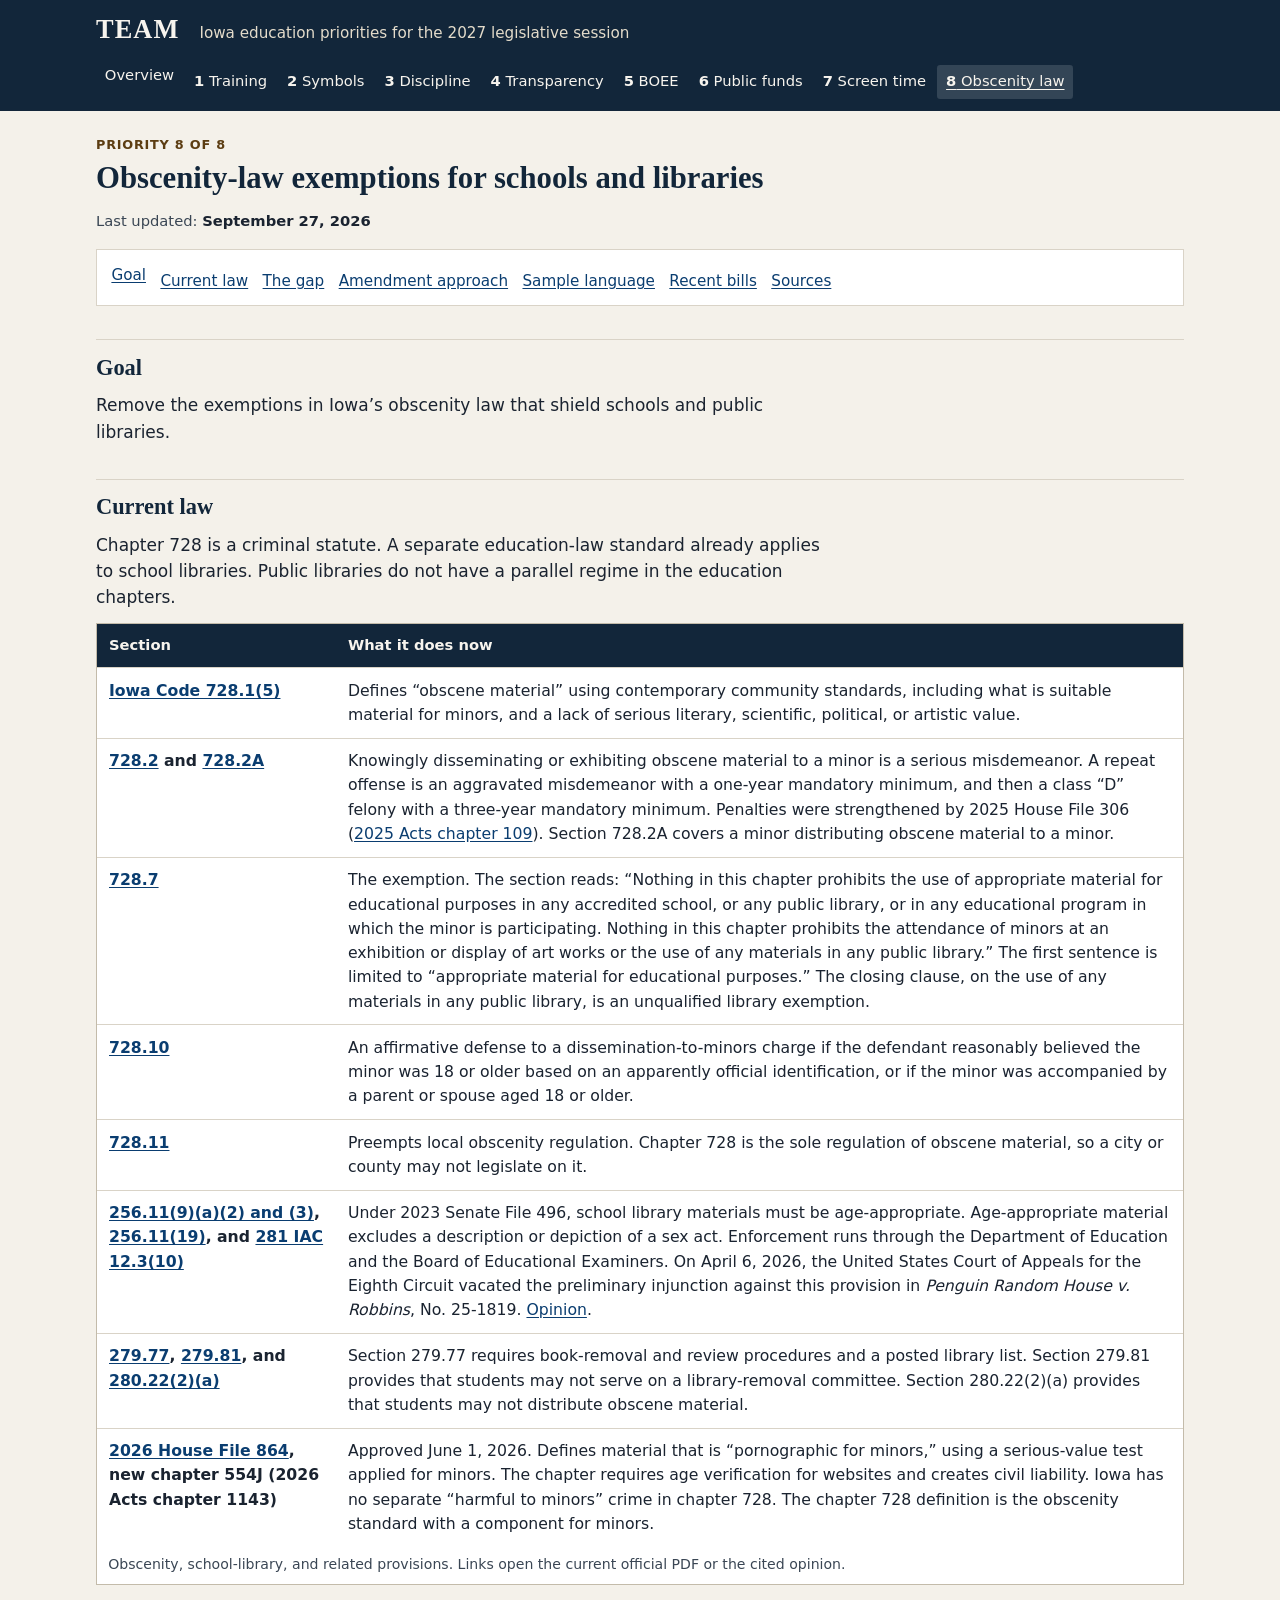
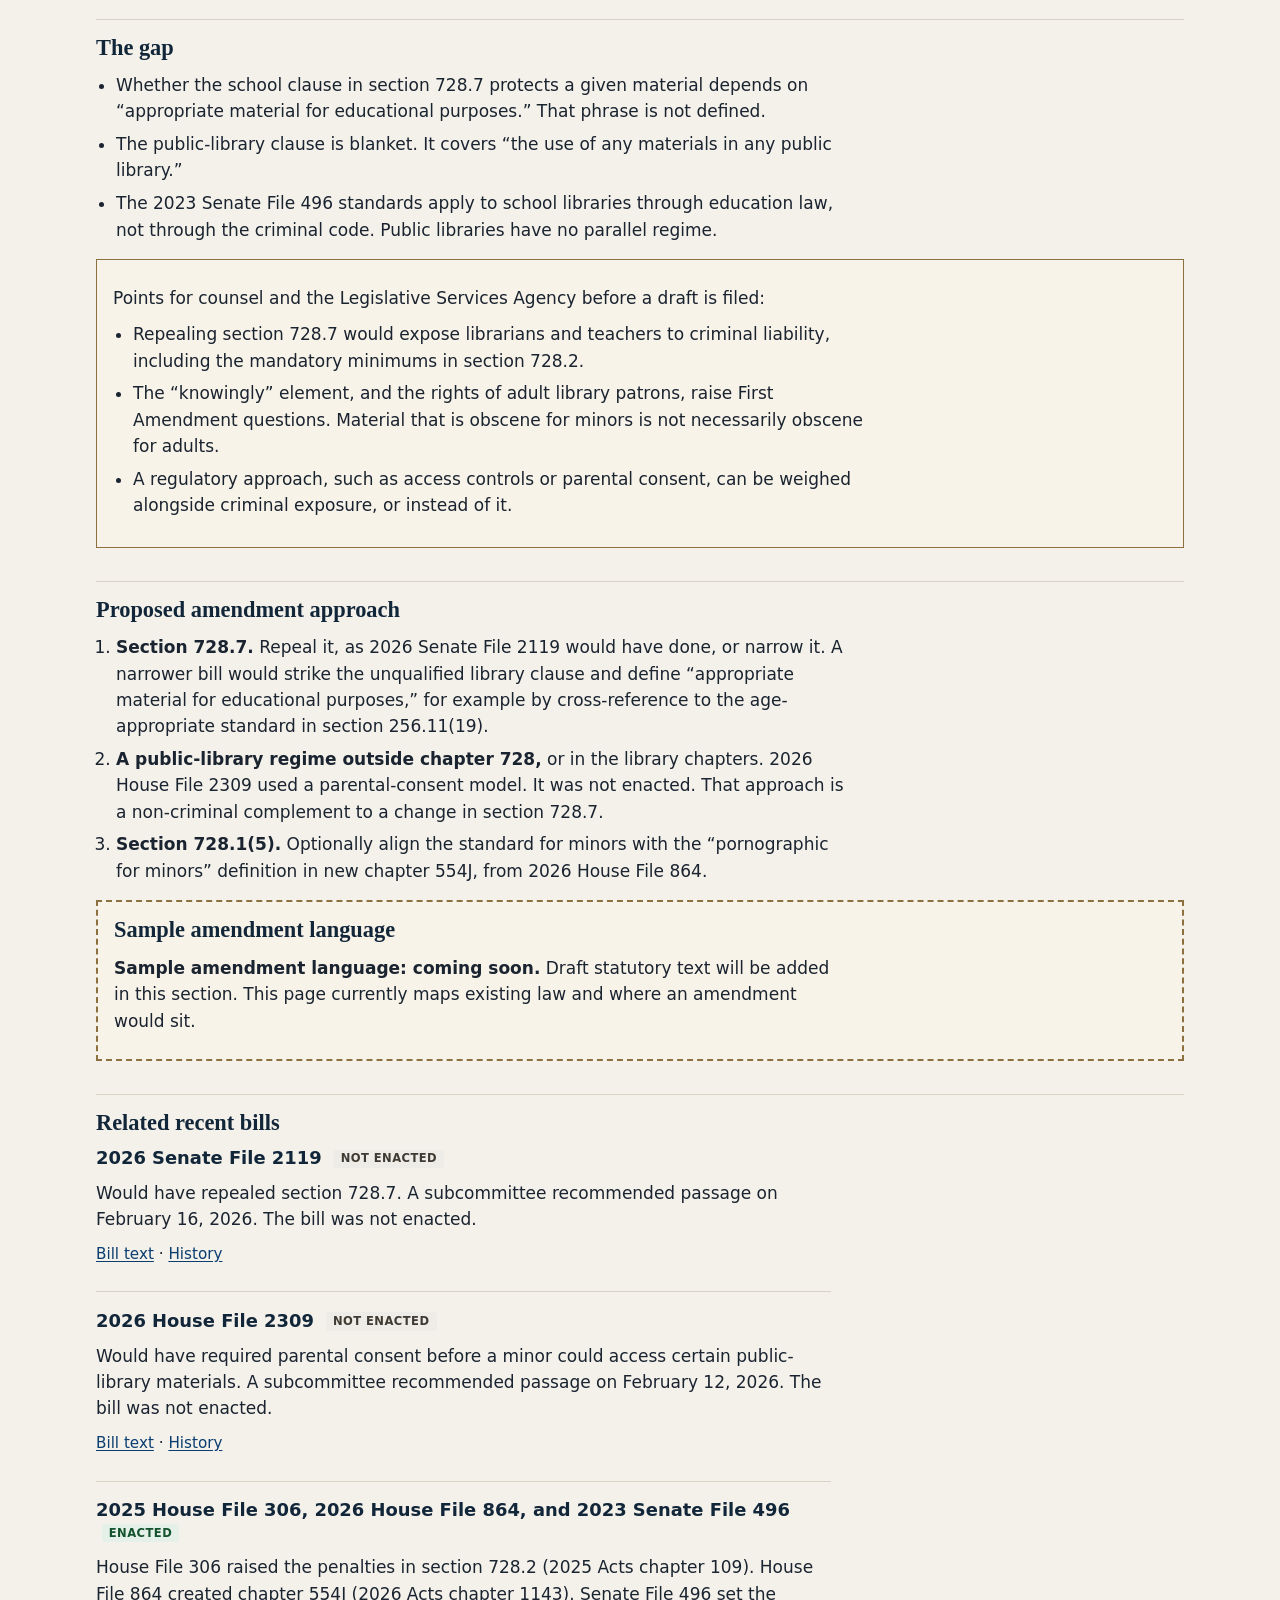
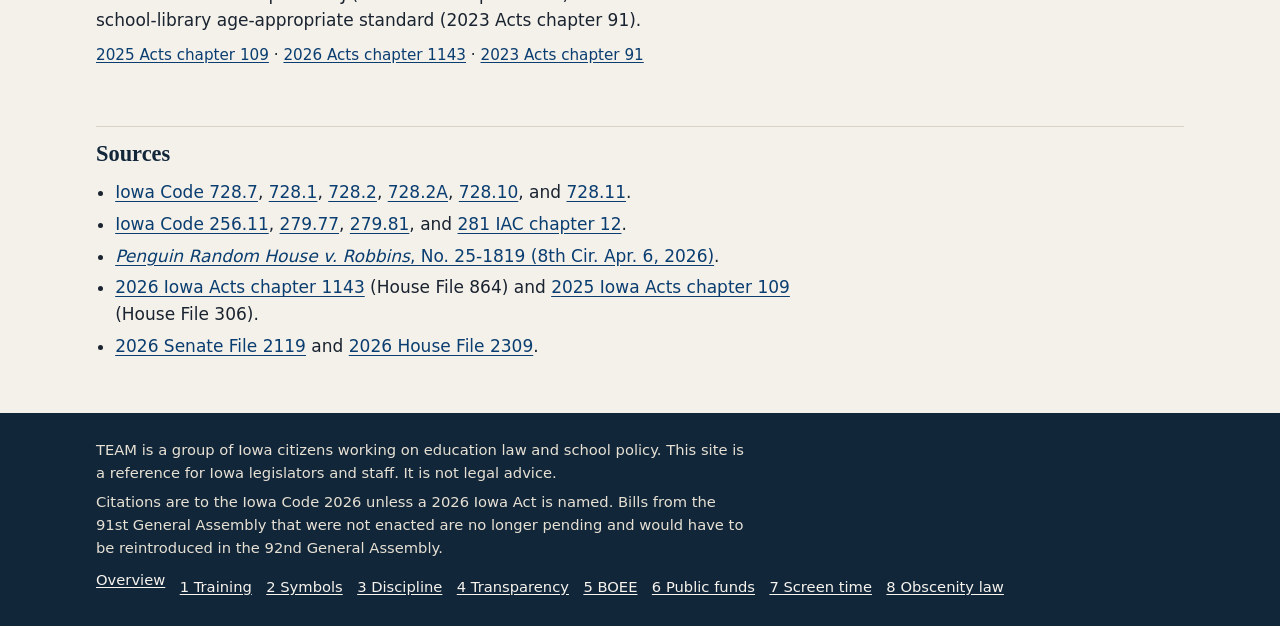
==== priorities/obscenity-exemption.html @ 0856c59a "Add a static site for TEAM's 2027 Iowa education priorities. Map each of the eight priorities to exi" ====
<!DOCTYPE html>
<html lang="en">
<head>
  <meta charset="utf-8">
  <meta name="viewport" content="width=device-width, initial-scale=1">
  <title>Obscenity exemptions · TEAM 2027 Iowa education priorities</title>
  <meta name="description" content="Where Iowa could repeal or narrow the obscenity-law exemption for schools and public libraries in Iowa Code section 728.7.">
  <link rel="stylesheet" href="../css/styles.css">
</head>
<body>
  <a class="skip-link" href="#main">Skip to content</a>
  <header class="site-header">
    <div class="wrap header-inner">
      <p class="site-mark"><a href="../index.html">TEAM</a></p>
      <p class="site-tagline">Iowa education priorities for the 2027 legislative session</p>
    </div>
    <div class="wrap">
      <nav class="site-nav" aria-label="Site">
        <ul>
          <li><a href="../index.html">Overview</a></li>
          <li><a href="required-training.html"><span class="nav-num">1</span> Training</a></li>
          <li><a href="political-messaging.html"><span class="nav-num">2</span> Symbols</a></li>
          <li><a href="school-discipline.html"><span class="nav-num">3</span> Discipline</a></li>
          <li><a href="transparency.html"><span class="nav-num">4</span> Transparency</a></li>
          <li><a href="boee-reform.html"><span class="nav-num">5</span> BOEE</a></li>
          <li><a href="public-funds.html"><span class="nav-num">6</span> Public funds</a></li>
          <li><a href="screen-time.html"><span class="nav-num">7</span> Screen time</a></li>
          <li><a href="obscenity-exemption.html" aria-current="page"><span class="nav-num">8</span> Obscenity law</a></li>
        </ul>
      </nav>
    </div>
  </header>

  <main id="main" class="wrap">
    <p class="kicker">Priority 8 of 8</p>
    <h1>Obscenity-law exemptions for schools and libraries</h1>
    <p class="updated">Last updated: <time datetime="2026-09-27">September 27, 2026</time></p>

    <nav class="page-nav" aria-label="On this page">
      <ol>
        <li><a href="#goal">Goal</a></li>
        <li><a href="#current-law">Current law</a></li>
        <li><a href="#gap">The gap</a></li>
        <li><a href="#approach">Amendment approach</a></li>
        <li><a href="#sample">Sample language</a></li>
        <li><a href="#bills">Recent bills</a></li>
        <li><a href="#sources">Sources</a></li>
      </ol>
    </nav>

    <section id="goal" class="goal">
      <h2>Goal</h2>
      <p>Remove the exemptions in Iowa’s obscenity law that shield schools and public libraries.</p>
    </section>

    <section id="current-law">
      <h2>Current law</h2>
      <p>Chapter 728 is a criminal statute. A separate education-law standard already applies to school libraries. Public libraries do not have a parallel regime in the education chapters.</p>
      <div class="table-scroll">
        <table>
          <caption>Obscenity, school-library, and related provisions. Links open the current official PDF or the cited opinion.</caption>
          <thead>
            <tr>
              <th scope="col">Section</th>
              <th scope="col">What it does now</th>
            </tr>
          </thead>
          <tbody>
            <tr>
              <th scope="row"><a href="https://www.legis.iowa.gov/docs/code/728.1.pdf">Iowa Code 728.1(5)</a></th>
              <td>Defines “obscene material” using contemporary community standards, including what is suitable material for minors, and a lack of serious literary, scientific, political, or artistic value.</td>
            </tr>
            <tr>
              <th scope="row"><a href="https://www.legis.iowa.gov/docs/code/728.2.pdf">728.2</a> and <a href="https://www.legis.iowa.gov/docs/code/728.2A.pdf">728.2A</a></th>
              <td>Knowingly disseminating or exhibiting obscene material to a minor is a serious misdemeanor. A repeat offense is an aggravated misdemeanor with a one-year mandatory minimum, and then a class “D” felony with a three-year mandatory minimum. Penalties were strengthened by 2025 House File 306 (<a href="https://www.legis.iowa.gov/docs/publications/iactc/91.1/CH0109.pdf">2025 Acts chapter 109</a>). Section 728.2A covers a minor distributing obscene material to a minor.</td>
            </tr>
            <tr>
              <th scope="row"><a href="https://www.legis.iowa.gov/docs/code/728.7.pdf">728.7</a></th>
              <td>The exemption. The section reads: “Nothing in this chapter prohibits the use of appropriate material for educational purposes in any accredited school, or any public library, or in any educational program in which the minor is participating. Nothing in this chapter prohibits the attendance of minors at an exhibition or display of art works or the use of any materials in any public library.” The first sentence is limited to “appropriate material for educational purposes.” The closing clause, on the use of any materials in any public library, is an unqualified library exemption.</td>
            </tr>
            <tr>
              <th scope="row"><a href="https://www.legis.iowa.gov/docs/code/728.10.pdf">728.10</a></th>
              <td>An affirmative defense to a dissemination-to-minors charge if the defendant reasonably believed the minor was 18 or older based on an apparently official identification, or if the minor was accompanied by a parent or spouse aged 18 or older.</td>
            </tr>
            <tr>
              <th scope="row"><a href="https://www.legis.iowa.gov/docs/code/728.11.pdf">728.11</a></th>
              <td>Preempts local obscenity regulation. Chapter 728 is the sole regulation of obscene material, so a city or county may not legislate on it.</td>
            </tr>
            <tr>
              <th scope="row"><a href="https://www.legis.iowa.gov/docs/code/256.11.pdf">256.11(9)(a)(2) and (3)</a>, <a href="https://www.legis.iowa.gov/docs/code/256.11.pdf">256.11(19)</a>, and <a href="https://www.legis.iowa.gov/docs/iac/chapter/281.12.pdf">281 IAC 12.3(10)</a></th>
              <td>Under 2023 Senate File 496, school library materials must be age-appropriate. Age-appropriate material excludes a description or depiction of a sex act. Enforcement runs through the Department of Education and the Board of Educational Examiners. On April 6, 2026, the United States Court of Appeals for the Eighth Circuit vacated the preliminary injunction against this provision in <em>Penguin Random House v. Robbins</em>, No. 25-1819. <a href="https://cases.justia.com/federal/appellate-courts/ca8/25-1819/25-1819-2026-04-06.pdf?ts=1775487690">Opinion</a>.</td>
            </tr>
            <tr>
              <th scope="row"><a href="https://www.legis.iowa.gov/docs/code/279.77.pdf">279.77</a>, <a href="https://www.legis.iowa.gov/docs/code/279.81.pdf">279.81</a>, and <a href="https://www.legis.iowa.gov/docs/code/280.22.pdf">280.22(2)(a)</a></th>
              <td>Section 279.77 requires book-removal and review procedures and a posted library list. Section 279.81 provides that students may not serve on a library-removal committee. Section 280.22(2)(a) provides that students may not distribute obscene material.</td>
            </tr>
            <tr>
              <th scope="row"><a href="https://www.legis.iowa.gov/docs/publications/iactc/91.2/CH1143.pdf">2026 House File 864</a>, new chapter 554J (2026 Acts chapter 1143)</th>
              <td>Approved June 1, 2026. Defines material that is “pornographic for minors,” using a serious-value test applied for minors. The chapter requires age verification for websites and creates civil liability. Iowa has no separate “harmful to minors” crime in chapter 728. The chapter 728 definition is the obscenity standard with a component for minors.</td>
            </tr>
          </tbody>
        </table>
      </div>
    </section>

    <section id="gap">
      <h2>The gap</h2>
      <ul>
        <li>Whether the school clause in section 728.7 protects a given material depends on “appropriate material for educational purposes.” That phrase is not defined.</li>
        <li>The public-library clause is blanket. It covers “the use of any materials in any public library.”</li>
        <li>The 2023 Senate File 496 standards apply to school libraries through education law, not through the criminal code. Public libraries have no parallel regime.</li>
      </ul>
      <div class="note">
        <p>Points for counsel and the Legislative Services Agency before a draft is filed:</p>
        <ul>
          <li>Repealing section 728.7 would expose librarians and teachers to criminal liability, including the mandatory minimums in section 728.2.</li>
          <li>The “knowingly” element, and the rights of adult library patrons, raise First Amendment questions. Material that is obscene for minors is not necessarily obscene for adults.</li>
          <li>A regulatory approach, such as access controls or parental consent, can be weighed alongside criminal exposure, or instead of it.</li>
        </ul>
      </div>
    </section>

    <section id="approach">
      <h2>Proposed amendment approach</h2>
      <ol>
        <li><strong>Section 728.7.</strong> Repeal it, as 2026 Senate File 2119 would have done, or narrow it. A narrower bill would strike the unqualified library clause and define “appropriate material for educational purposes,” for example by cross-reference to the age-appropriate standard in section 256.11(19).</li>
        <li><strong>A public-library regime outside chapter 728,</strong> or in the library chapters. 2026 House File 2309 used a parental-consent model. It was not enacted. That approach is a non-criminal complement to a change in section 728.7.</li>
        <li><strong>Section 728.1(5).</strong> Optionally align the standard for minors with the “pornographic for minors” definition in new chapter 554J, from 2026 House File 864.</li>
      </ol>
    </section>

    <section id="sample" class="coming-soon" aria-labelledby="sample-heading">
      <h2 id="sample-heading">Sample amendment language</h2>
      <p><strong>Sample amendment language: coming soon.</strong> Draft statutory text will be added in this section. This page currently maps existing law and where an amendment would sit.</p>
    </section>

    <section id="bills">
      <h2>Related recent bills</h2>

      <article class="bill">
        <h3>2026 Senate File 2119 <span class="status status-not">Not enacted</span></h3>
        <p>Would have repealed section 728.7. A subcommittee recommended passage on February 16, 2026. The bill was not enacted.</p>
        <p class="bill-links"><a href="https://www.legis.iowa.gov/docs/publications/LGI/91/SF2119.pdf">Bill text</a> · <a href="https://www.legis.iowa.gov/legislation/billTracking/billHistory?billName=SF2119&amp;ga=91">History</a></p>
      </article>

      <article class="bill">
        <h3>2026 House File 2309 <span class="status status-not">Not enacted</span></h3>
        <p>Would have required parental consent before a minor could access certain public-library materials. A subcommittee recommended passage on February 12, 2026. The bill was not enacted.</p>
        <p class="bill-links"><a href="https://www.legis.iowa.gov/docs/publications/LGI/91/HF2309.pdf">Bill text</a> · <a href="https://www.legis.iowa.gov/legislation/billTracking/billHistory?billName=HF2309&amp;ga=91">History</a></p>
      </article>

      <article class="bill">
        <h3>2025 House File 306, 2026 House File 864, and 2023 Senate File 496 <span class="status status-enacted">Enacted</span></h3>
        <p>House File 306 raised the penalties in section 728.2 (2025 Acts chapter 109). House File 864 created chapter 554J (2026 Acts chapter 1143). Senate File 496 set the school-library age-appropriate standard (2023 Acts chapter 91).</p>
        <p class="bill-links"><a href="https://www.legis.iowa.gov/docs/publications/iactc/91.1/CH0109.pdf">2025 Acts chapter 109</a> · <a href="https://www.legis.iowa.gov/docs/publications/iactc/91.2/CH1143.pdf">2026 Acts chapter 1143</a> · <a href="https://www.legis.iowa.gov/docs/publications/iactc/90.1/CH0091.pdf">2023 Acts chapter 91</a></p>
      </article>
    </section>

    <section id="sources">
      <h2>Sources</h2>
      <ul class="sources">
        <li><a href="https://www.legis.iowa.gov/docs/code/728.7.pdf">Iowa Code 728.7</a>, <a href="https://www.legis.iowa.gov/docs/code/728.1.pdf">728.1</a>, <a href="https://www.legis.iowa.gov/docs/code/728.2.pdf">728.2</a>, <a href="https://www.legis.iowa.gov/docs/code/728.2A.pdf">728.2A</a>, <a href="https://www.legis.iowa.gov/docs/code/728.10.pdf">728.10</a>, and <a href="https://www.legis.iowa.gov/docs/code/728.11.pdf">728.11</a>.</li>
        <li><a href="https://www.legis.iowa.gov/docs/code/256.11.pdf">Iowa Code 256.11</a>, <a href="https://www.legis.iowa.gov/docs/code/279.77.pdf">279.77</a>, <a href="https://www.legis.iowa.gov/docs/code/279.81.pdf">279.81</a>, and <a href="https://www.legis.iowa.gov/docs/iac/chapter/281.12.pdf">281 IAC chapter 12</a>.</li>
        <li><a href="https://cases.justia.com/federal/appellate-courts/ca8/25-1819/25-1819-2026-04-06.pdf?ts=1775487690"><em>Penguin Random House v. Robbins</em>, No. 25-1819 (8th Cir. Apr. 6, 2026)</a>.</li>
        <li><a href="https://www.legis.iowa.gov/docs/publications/iactc/91.2/CH1143.pdf">2026 Iowa Acts chapter 1143</a> (House File 864) and <a href="https://www.legis.iowa.gov/docs/publications/iactc/91.1/CH0109.pdf">2025 Iowa Acts chapter 109</a> (House File 306).</li>
        <li><a href="https://www.legis.iowa.gov/docs/publications/LGI/91/SF2119.pdf">2026 Senate File 2119</a> and <a href="https://www.legis.iowa.gov/docs/publications/LGI/91/HF2309.pdf">2026 House File 2309</a>.</li>
      </ul>
    </section>
  </main>

  <footer class="site-footer">
    <div class="wrap">
      <p>TEAM is a group of Iowa citizens working on education law and school policy. This site is a reference for Iowa legislators and staff. It is not legal advice.</p>
      <p>Citations are to the Iowa Code 2026 unless a 2026 Iowa Act is named. Bills from the 91st General Assembly that were not enacted are no longer pending and would have to be reintroduced in the 92nd General Assembly.</p>
      <ul class="footer-nav">
        <li><a href="../index.html">Overview</a></li>
        <li><a href="required-training.html">1 Training</a></li>
        <li><a href="political-messaging.html">2 Symbols</a></li>
        <li><a href="school-discipline.html">3 Discipline</a></li>
        <li><a href="transparency.html">4 Transparency</a></li>
        <li><a href="boee-reform.html">5 BOEE</a></li>
        <li><a href="public-funds.html">6 Public funds</a></li>
        <li><a href="screen-time.html">7 Screen time</a></li>
        <li><a href="obscenity-exemption.html">8 Obscenity law</a></li>
      </ul>
    </div>
  </footer>
</body>
</html>
---- css/styles.css ----
/* TEAM 2027 Iowa education priorities
   Shared styles for a static site. No build step. */

:root {
  --ink: #1a2330;
  --ink-soft: #3a4654;
  --navy: #12263a;
  --navy-mid: #1c3d5c;
  --link: #0a3d70;
  --link-hover: #062744;
  --line: #d9d3c7;
  --line-strong: #c3bbaa;
  --paper: #f4f1ea;
  --white: #ffffff;
  --gold: #5c3d12;
  --notice-bg: #f8f3e8;
  --notice-border: #8d7040;
  --enacted-bg: #e5f0e8;
  --enacted-ink: #14532d;
  --pending-bg: #eeece6;
  --pending-ink: #3f3a32;
  --focus: #0a3d70;
  --max: 68rem;
  --sans: "Segoe UI", "Helvetica Neue", system-ui, -apple-system, sans-serif;
  --serif: "Iowan Old Style", "Palatino Linotype", Palatino, Georgia, serif;
}

*,
*::before,
*::after {
  box-sizing: border-box;
}

html {
  scroll-behavior: smooth;
}

body {
  margin: 0;
  background: var(--paper);
  color: var(--ink);
  font-family: var(--sans);
  font-size: 1.0625rem;
  line-height: 1.55;
}

:focus {
  outline: none;
}

:focus-visible {
  outline: 3px solid var(--focus);
  outline-offset: 2px;
}

.skip-link {
  position: absolute;
  left: 0.75rem;
  top: -4rem;
  z-index: 20;
  background: var(--white);
  color: var(--navy);
  padding: 0.45rem 0.75rem;
  font-weight: 650;
}

.skip-link:focus {
  top: 0.5rem;
}

a {
  color: var(--link);
  text-underline-offset: 0.15em;
}

a:hover {
  color: var(--link-hover);
}

.site-header {
  background: var(--navy);
  color: #f7f4ee;
}

.site-header a {
  color: #f7f4ee;
  text-decoration: none;
}

.site-header a:hover {
  text-decoration: underline;
}

.wrap {
  width: min(var(--max), calc(100% - 2rem));
  margin-inline: auto;
}

.header-inner {
  display: flex;
  flex-wrap: wrap;
  align-items: baseline;
  gap: 0.35rem 1.25rem;
  padding: 1rem 0 0.35rem;
}

.site-mark {
  margin: 0;
  font-family: var(--serif);
  font-size: 1.65rem;
  font-weight: 700;
  letter-spacing: 0.04em;
  line-height: 1;
}

.site-tagline {
  margin: 0;
  font-size: 0.95rem;
  color: #e4dccb;
}

.site-nav ul {
  display: flex;
  flex-wrap: wrap;
  gap: 0.25rem 0.15rem;
  list-style: none;
  margin: 0;
  padding: 0.45rem 0 0.75rem;
}

.site-nav a {
  display: inline-block;
  padding: 0.35rem 0.55rem;
  font-size: 0.92rem;
  border-radius: 0.2rem;
}

.site-nav a:hover {
  background: rgba(255, 255, 255, 0.08);
  text-decoration: none;
}

.site-nav a[aria-current="page"] {
  background: rgba(255, 255, 255, 0.14);
  text-decoration: underline;
  text-underline-offset: 0.2em;
}

.nav-num {
  font-variant-numeric: tabular-nums;
  font-weight: 700;
}

main {
  padding: 1.5rem 0 2.5rem;
}

.kicker {
  margin: 0 0 0.3rem;
  font-size: 0.8rem;
  font-weight: 700;
  letter-spacing: 0.06em;
  text-transform: uppercase;
  color: var(--gold);
}

h1,
h2,
h3 {
  line-height: 1.25;
  color: var(--navy);
  font-family: var(--serif);
  font-weight: 700;
}

h1 {
  margin: 0 0 0.75rem;
  font-size: clamp(1.7rem, 2.4vw, 2.15rem);
  max-width: 28em;
}

main p,
main li,
.lede,
.bill p,
.goal p {
  max-width: 68ch;
}

main td,
main th,
main td p,
main td li,
main th p,
main th li,
.priority-list > li,
.page-nav li,
.priority-card,
.priority-card .card-title,
.priority-card .card-text {
  max-width: none;
}

.lede {
  font-size: 1.125rem;
  margin-top: 0;
}

h2 {
  margin: 2.1rem 0 0.65rem;
  padding-top: 0.85rem;
  border-top: 1px solid var(--line);
  font-size: 1.4rem;
}

h3 {
  margin: 1.25rem 0 0.35rem;
  font-size: 1.12rem;
  font-family: var(--sans);
}

p {
  margin: 0.65rem 0;
}

ul,
ol {
  margin: 0.5rem 0 0.85rem;
  padding-left: 1.25rem;
}

li + li {
  margin-top: 0.4rem;
}

.updated {
  margin: 0 0 1rem;
  font-size: 0.92rem;
  color: var(--ink-soft);
}

.updated time {
  font-weight: 700;
  color: var(--ink);
}

.page-nav {
  margin: 1rem 0 0.25rem;
  padding: 0.7rem 0.9rem;
  background: var(--white);
  border: 1px solid var(--line);
}

.page-nav ol {
  display: flex;
  flex-wrap: wrap;
  gap: 0.35rem 0.9rem;
  list-style: none;
  margin: 0;
  padding: 0;
}

.page-nav a {
  font-size: 0.95rem;
}

.callout,
.note,
.coming-soon {
  margin: 1rem 0 1.25rem;
  padding: 0.9rem 1rem;
  background: var(--white);
  border: 1px solid var(--line);
  max-width: none;
}

.callout h2,
.note h2 {
  margin: 0 0 0.4rem;
  padding: 0;
  border: 0;
  font-size: 1.15rem;
}

.note {
  background: var(--notice-bg);
  border-color: var(--notice-border);
  max-width: none;
}

.coming-soon {
  border: 2px dashed var(--notice-border);
  background: var(--notice-bg);
  max-width: none;
}

.coming-soon h2 {
  margin-top: 0;
  padding-top: 0;
  border-top: 0;
}

.priority-list {
  list-style: none;
  margin: 1rem 0 0;
  padding: 0;
  display: grid;
  grid-template-columns: repeat(auto-fit, minmax(16.5rem, 1fr));
  gap: 0.75rem;
}

.priority-card {
  display: flex;
  flex-direction: column;
  gap: 0.35rem;
  height: 100%;
  padding: 0.9rem 1rem 1rem;
  background: var(--white);
  border: 1px solid var(--line);
  border-top: 4px solid var(--navy);
  color: inherit;
  text-decoration: none;
}

.priority-card:hover {
  border-color: var(--navy-mid);
  border-top-color: var(--navy-mid);
  color: inherit;
}

.priority-card:hover .card-title {
  text-decoration: underline;
  text-underline-offset: 0.12em;
}

.num {
  font-size: 0.8rem;
  font-weight: 700;
  letter-spacing: 0.05em;
  text-transform: uppercase;
  color: var(--gold);
}

.card-title {
  font-family: var(--serif);
  font-size: 1.15rem;
  font-weight: 700;
  color: var(--navy);
  line-height: 1.3;
}

.card-text {
  color: var(--ink-soft);
  font-size: 0.98rem;
}

.table-scroll {
  overflow-x: auto;
  margin: 0.75rem 0 1.25rem;
  border: 1px solid var(--line-strong);
  background: var(--white);
}

table {
  width: max(100%, 42rem);
  border-collapse: collapse;
  font-size: 0.98rem;
}

caption {
  caption-side: bottom;
  text-align: left;
  padding: 0.45rem 0.7rem 0.55rem;
  color: var(--ink-soft);
  font-size: 0.88rem;
}

th,
td {
  text-align: left;
  vertical-align: top;
  padding: 0.65rem 0.75rem;
  border-bottom: 1px solid var(--line);
}

thead th {
  background: var(--navy);
  color: #f7f4ee;
  font-weight: 650;
  font-size: 0.92rem;
}

tbody th {
  font-weight: 650;
  width: 22%;
}

tbody tr:last-child th,
tbody tr:last-child td {
  border-bottom: 0;
}

.status {
  display: inline-block;
  margin-left: 0.35rem;
  padding: 0.12rem 0.45rem;
  border-radius: 0.2rem;
  font-family: var(--sans);
  font-size: 0.72rem;
  font-weight: 700;
  letter-spacing: 0.04em;
  text-transform: uppercase;
  vertical-align: 0.15em;
  white-space: nowrap;
}

.status-enacted {
  background: var(--enacted-bg);
  color: var(--enacted-ink);
}

.status-not {
  background: var(--pending-bg);
  color: var(--pending-ink);
}

.bill {
  margin: 0 0 1.1rem;
  padding-bottom: 0.9rem;
  border-bottom: 1px solid var(--line);
  max-width: 68ch;
}

.bill:last-of-type {
  border-bottom: 0;
}

.bill h3 {
  margin-top: 0;
}

.bill-links {
  font-size: 0.95rem;
}

.sources {
  padding-left: 1.2rem;
}

.sources li {
  margin-top: 0.35rem;
  overflow-wrap: anywhere;
}

.see-also {
  margin-top: 0.5rem;
}

.site-footer {
  background: var(--navy);
  color: #e7e1d4;
  padding: 1.25rem 0 1.5rem;
  font-size: 0.92rem;
}

.site-footer a {
  color: #f7f4ee;
}

.site-footer p {
  max-width: 70ch;
  margin: 0.4rem 0;
}

.footer-nav {
  display: flex;
  flex-wrap: wrap;
  gap: 0.35rem 0.9rem;
  list-style: none;
  margin: 0.6rem 0 0.2rem;
  padding: 0;
}

@media (max-width: 52rem) {
  .site-nav a {
    padding: 0.28rem 0.4rem;
    font-size: 0.88rem;
  }
}

@media (max-width: 40rem) {
  .wrap {
    width: min(var(--max), calc(100% - 1.25rem));
  }

  h1 {
    max-width: none;
  }

  .status {
    margin-left: 0;
    margin-top: 0.25rem;
    display: inline-block;
  }
}

@media print {
  @page {
    size: letter;
    margin: 0.6in;
  }

  html {
    scroll-behavior: auto;
  }

  body {
    background: #fff;
    color: #000;
    font-size: 11pt;
    line-height: 1.4;
  }

  .skip-link,
  .site-nav,
  .page-nav,
  .footer-nav {
    display: none !important;
  }

  .site-header,
  .site-footer {
    background: #fff;
    color: #000;
    padding: 0;
  }

  .site-header {
    border-bottom: 1.5pt solid #000;
    margin-bottom: 0.6rem;
  }

  .site-header a,
  .site-footer a,
  a {
    color: #000;
  }

  .site-tagline,
  .updated,
  .kicker,
  .card-text,
  caption {
    color: #000;
  }

  .header-inner {
    padding: 0 0 0.35rem;
  }

  main {
    padding: 0.4rem 0 0;
  }

  .priority-card,
  .callout,
  .note,
  .coming-soon,
  .table-scroll {
    background: #fff;
    border-color: #000;
    box-shadow: none;
  }

  .priority-list {
    display: block;
  }

  .priority-card {
    break-inside: avoid;
    margin-bottom: 0.4rem;
    border-top-width: 2pt;
  }

  h1,
  h2,
  h3 {
    color: #000;
    page-break-after: avoid;
  }

  h2 {
    border-top-color: #000;
  }

  table {
    width: 100%;
    min-width: 0;
    font-size: 9pt;
  }

  th,
  td {
    padding: 0.3rem 0.35rem;
  }

  thead th,
  .status-enacted,
  .status-not {
    background: #fff;
    color: #000;
  }

  th,
  td {
    border: 1px solid #000;
  }

  tr,
  .bill,
  .coming-soon {
    page-break-inside: avoid;
  }

  .site-footer {
    border-top: 1pt solid #000;
    margin-top: 1rem;
    padding-top: 0.4rem;
  }

  a[href^="http"]::after,
  a[href^="https"]::after {
    content: " (" attr(href) ")";
    font-size: 8pt;
    font-weight: 400;
    word-break: break-all;
  }

  th a[href^="http"]::after,
  td a[href^="http"]::after,
  th a[href^="https"]::after,
  td a[href^="https"]::after {
    content: "\A" attr(href);
    white-space: pre-wrap;
  }
}
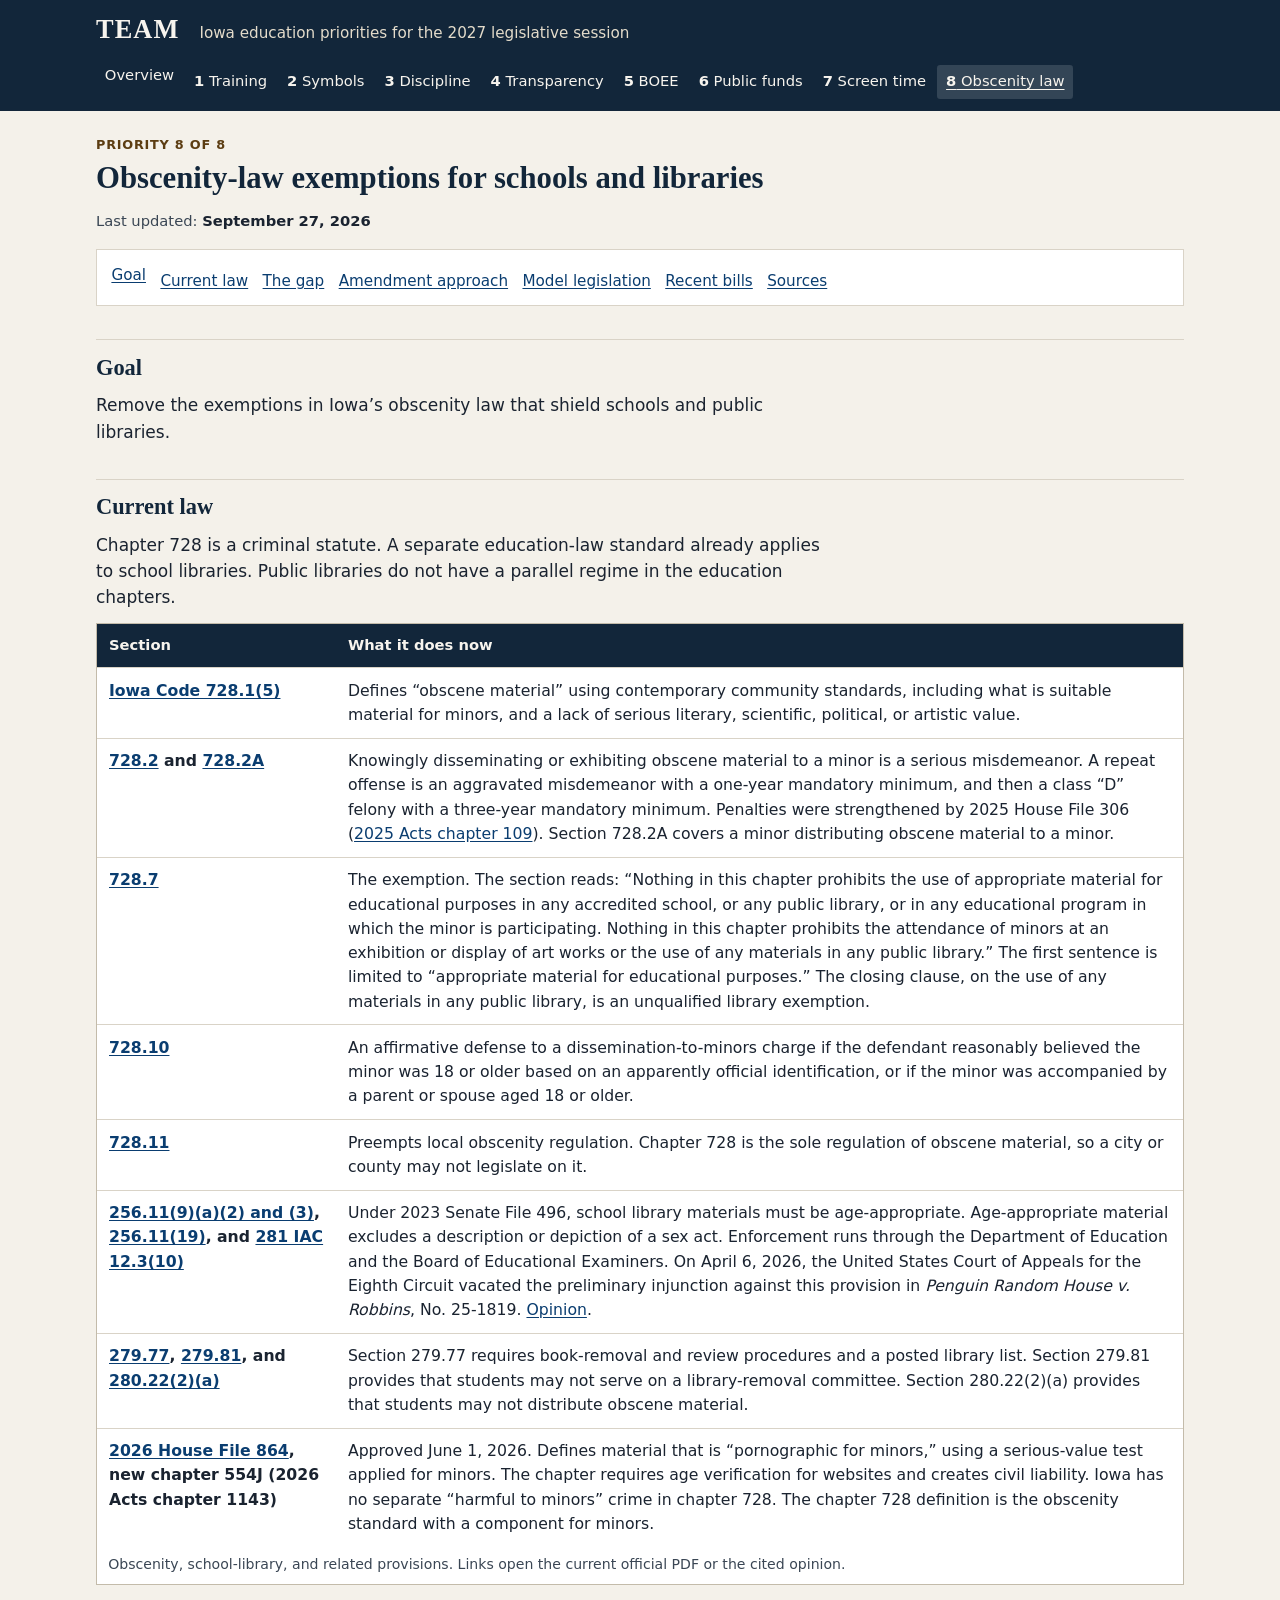
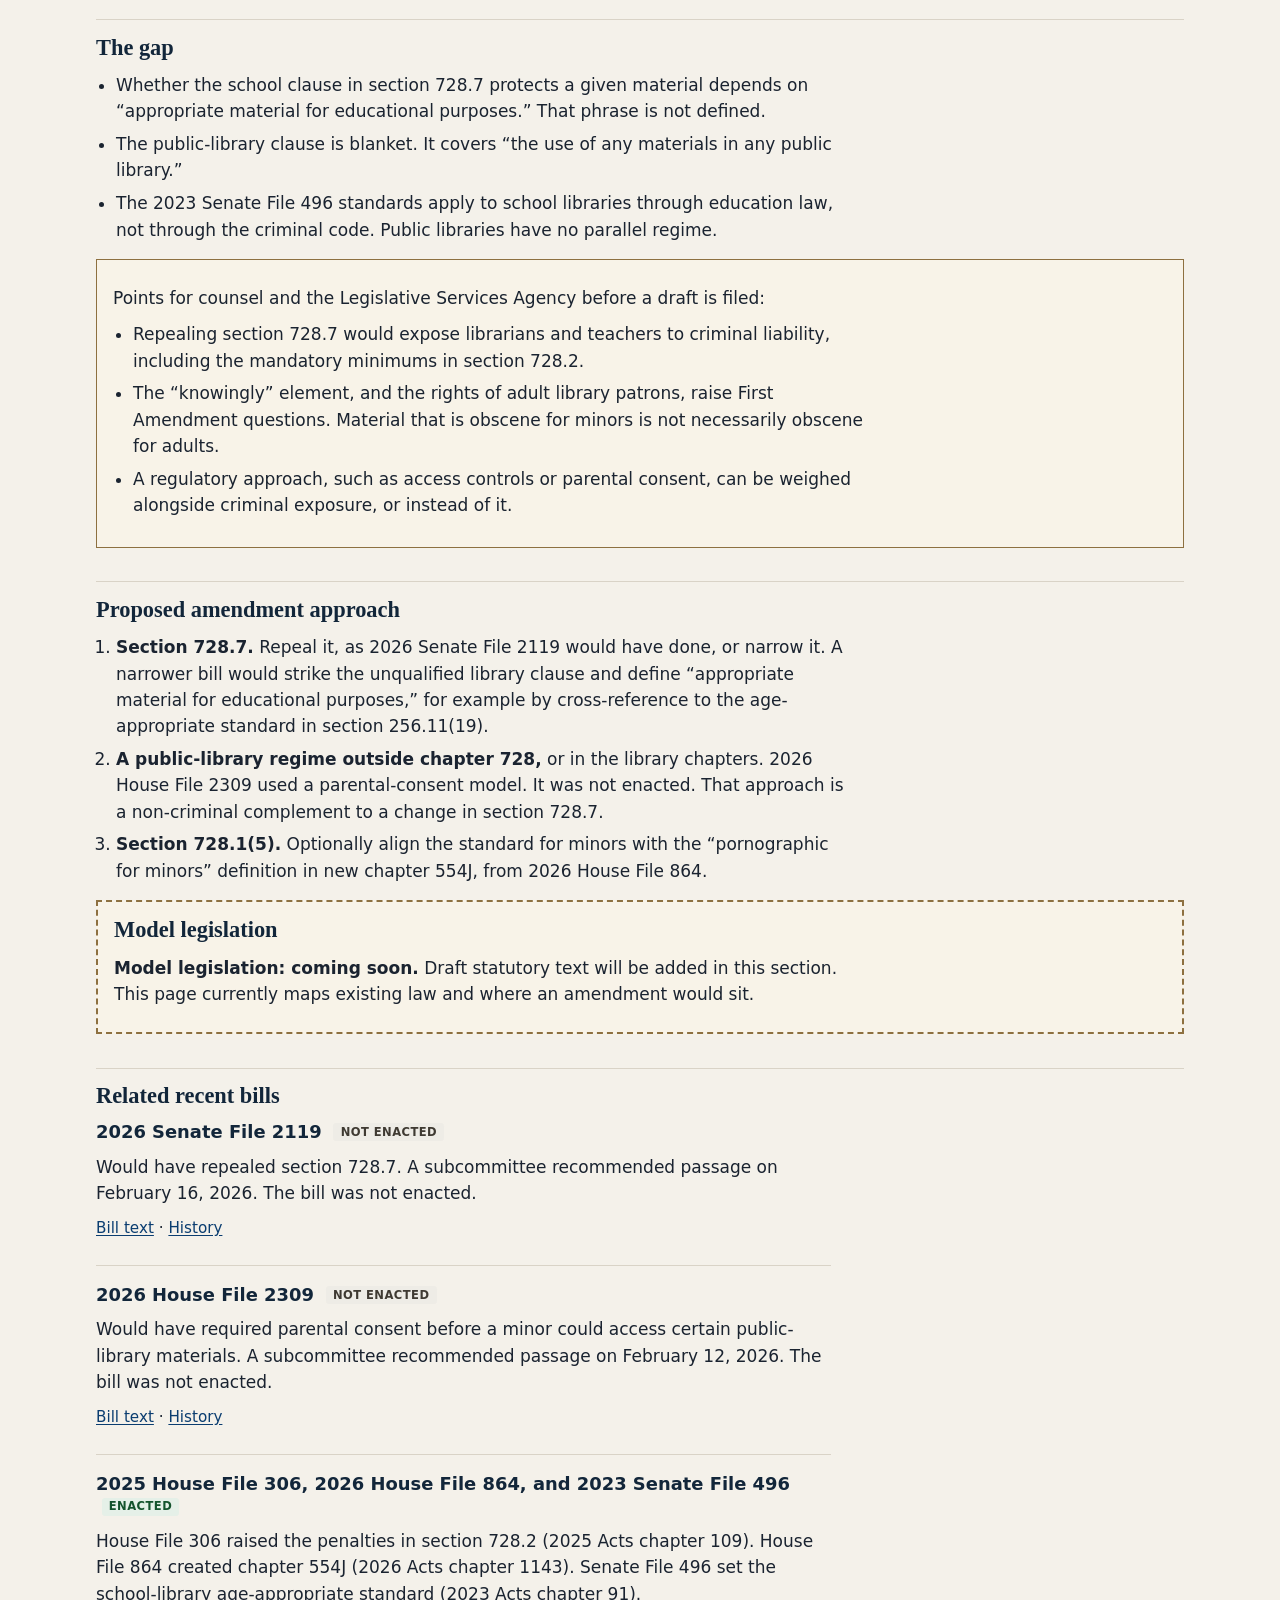
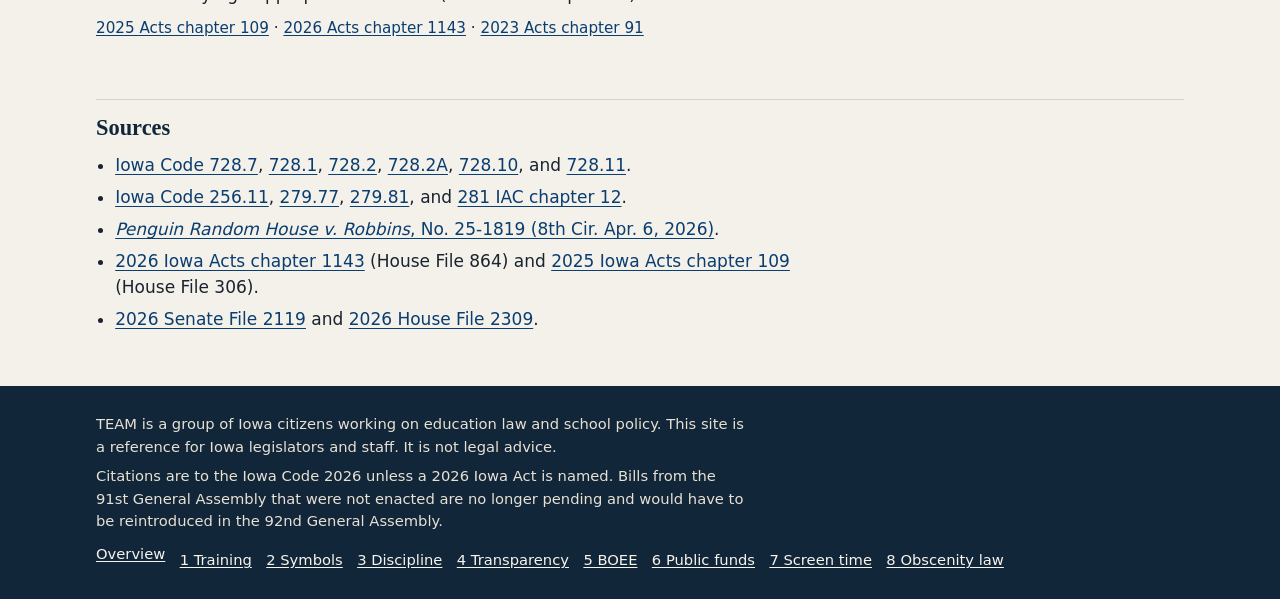
==== commit 56c6c6ef: "Rename sample language to model legislation; add model legislation to symbols and public funds pages" ====
--- a/priorities/obscenity-exemption.html
+++ b/priorities/obscenity-exemption.html
@@ -42,7 +42,7 @@
         <li><a href="#current-law">Current law</a></li>
         <li><a href="#gap">The gap</a></li>
         <li><a href="#approach">Amendment approach</a></li>
-        <li><a href="#sample">Sample language</a></li>
+        <li><a href="#sample">Model legislation</a></li>
         <li><a href="#bills">Recent bills</a></li>
         <li><a href="#sources">Sources</a></li>
       </ol>
@@ -130,8 +130,8 @@
     </section>
 
     <section id="sample" class="coming-soon" aria-labelledby="sample-heading">
-      <h2 id="sample-heading">Sample amendment language</h2>
-      <p><strong>Sample amendment language: coming soon.</strong> Draft statutory text will be added in this section. This page currently maps existing law and where an amendment would sit.</p>
+      <h2 id="sample-heading">Model legislation</h2>
+      <p><strong>Model legislation: coming soon.</strong> Draft statutory text will be added in this section. This page currently maps existing law and where an amendment would sit.</p>
     </section>
 
     <section id="bills">
--- a/css/styles.css
+++ b/css/styles.css
@@ -644,3 +644,18 @@
     white-space: pre-wrap;
   }
 }
+
+blockquote.statute {
+  margin: 0.75rem 0 1rem;
+  padding: 0.6rem 1rem;
+  background: var(--white);
+  border-left: 4px solid var(--notice-border);
+}
+
+blockquote.statute p {
+  margin: 0;
+}
+
+.excerpt-note {
+  margin-bottom: 0.5rem;
+}
